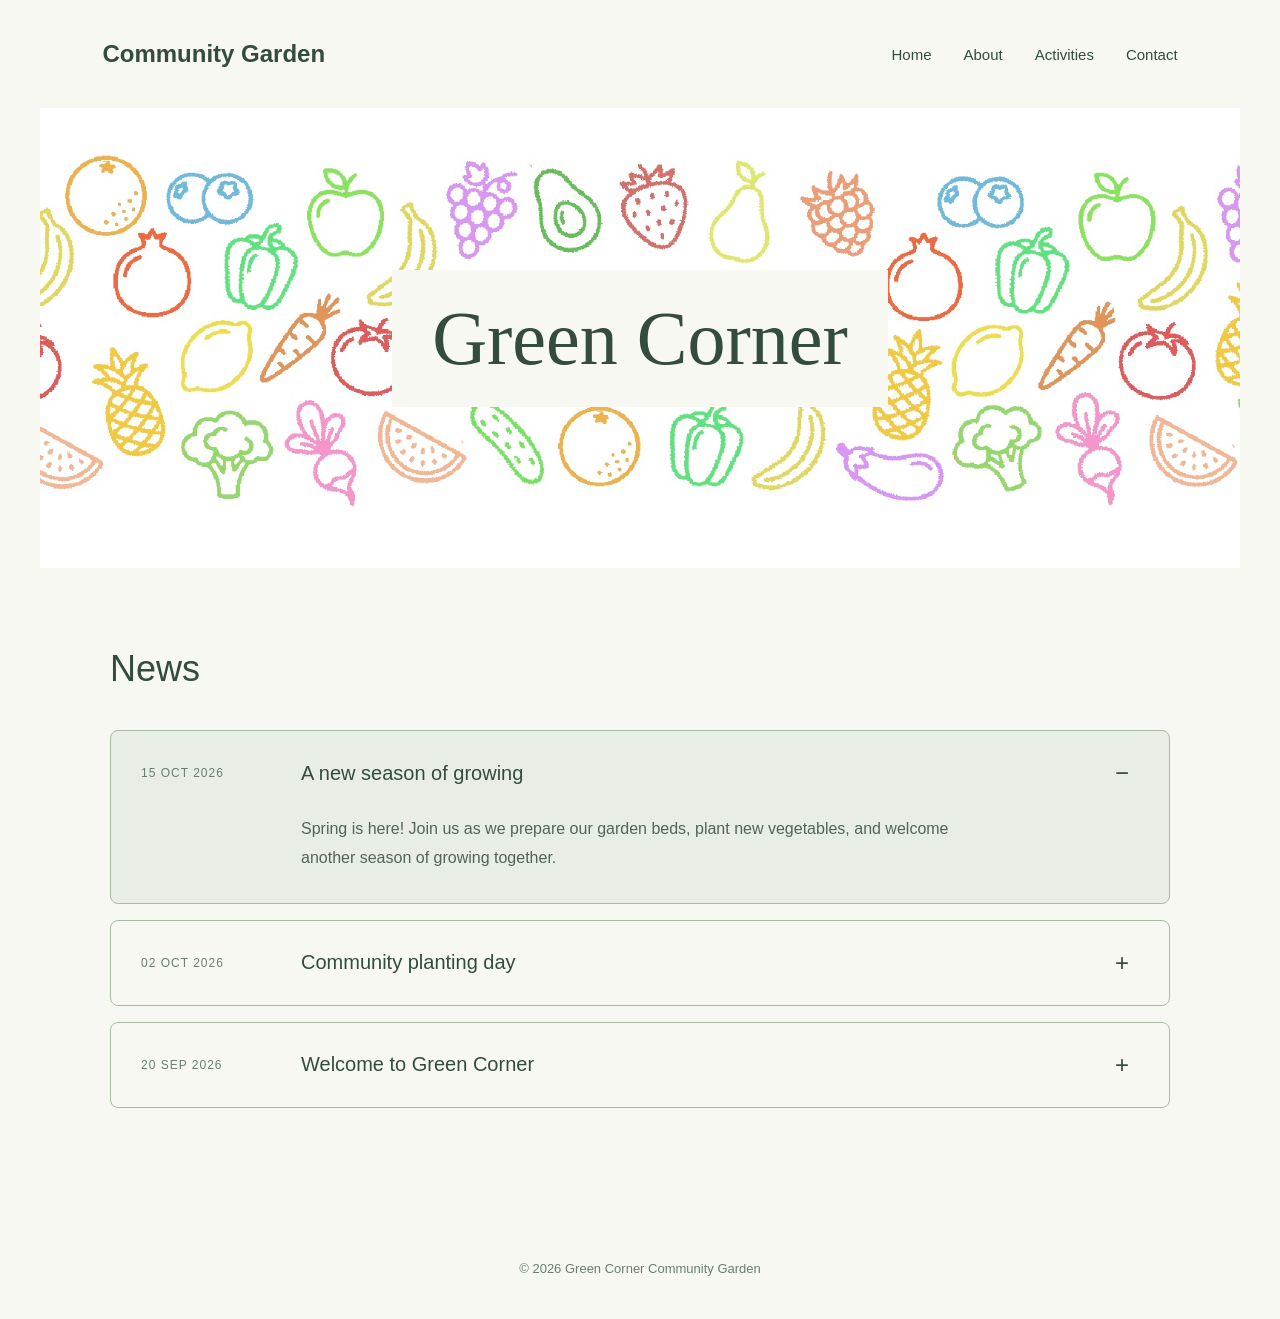
==== index.html @ 52ee20c0 "Update index.html" ====
<!DOCTYPE html>
<html lang="en">

<head>
  <meta charset="UTF-8">
  <meta name="viewport" content="width=device-width, initial-scale=1.0">
  <title>Green Corner | Community Garden</title>
  <link rel="stylesheet" href="css/style.css">
</head>

<body>

  <header>
    <h1>Community Garden</h1>

    <nav aria-label="Main navigation">
      <a href="index.html">Home</a>
      <a href="about.html">About</a>
      <a href="activities.html">Activities</a>
      <a href="contact.html">Contact</a>
    </nav>
  </header>


  <main>

    <section class="home-hero">
       <h2 class="home-hero-title">
         <span>Green</span>
         <span>Corner</span>
      </h2>
    </section>



<section class="news-section">

  <h2>News</h2>

  <div class="news-list">

    <details class="news-card" open>
      <summary>
        <span class="news-date">15 OCT 2026</span>
        <span class="news-title">A new season of growing</span>
        <span class="news-icon" aria-hidden="true"></span>
      </summary>

      <div class="news-content">
        <p>
          Spring is here! Join us as we prepare our garden
          beds, plant new vegetables, and welcome another
          season of growing together.
        </p>
      </div>
    </details>

    <details class="news-card">
      <summary>
        <span class="news-date">02 OCT 2026</span>
        <span class="news-title">Community planting day</span>
        <span class="news-icon" aria-hidden="true"></span>
      </summary>

      <div class="news-content">
        <p>
          Come along to our community planting day.
          Everyone is welcome, whether you are an
          experienced gardener or just getting started.
        </p>
      </div>
    </details>

    <details class="news-card">
      <summary>
        <span class="news-date">20 SEP 2026</span>
        <span class="news-title">Welcome to Green Corner</span>
        <span class="news-icon" aria-hidden="true"></span>
      </summary>

      <div class="news-content">
        <p>
          Green Corner is a place to grow, learn,
          and connect with our local community.
          We look forward to seeing you in the garden.
        </p>
      </div>
    </details>

  </div>

</section>
    
  </main>

  <footer>
    <p>&copy; 2026 Green Corner Community Garden</p>
  </footer>

  <script src="js/script.js"></script>

</body>
</html>
---- css/style.css ----
/* General styles */

* {
  box-sizing: border-box;
}

body {
  margin: 0;
  font-family: Arial, sans-serif;
  background-color: #F7F8F2;
  color: #344B3F;
}

/* Header */

header {
  display: flex;
  justify-content: space-between;
  align-items: center;
  padding: 24px 8%;
}

header h1 {
  font-size: 24px;
  font-weight: 600;
}

/* Navigation */

nav {
  display: flex;
  gap: 32px;
}

nav a {
  text-decoration: none;
  color: #344B3F;
  font-size: 15px;
}

nav a:hover {
  color: #7A9B76;
}

/* Hero section */

.hero {
  min-height: 65vh;
  display: flex;
  flex-direction: column;
  justify-content: center;
  align-items: center;
  text-align: center;
  padding: 60px 20px;
}

.hero h2 {
  font-size: 48px;
  font-weight: 400;
  max-width: 650px;
  margin-bottom: 20px;
}

.hero p {
  font-size: 18px;
  line-height: 1.7;
  max-width: 500px;
}


/* Footer */

footer {
  text-align: center;
  padding: 30px;
  font-size: 13px;
  color: #6B7D70;
}

/* Mobile layout */

@media (max-width: 600px) {

  header {
    flex-direction: column;
    gap: 20px;
  }

  nav {
    flex-wrap: wrap;
    justify-content: center;
    gap: 16px;
  }

  .hero h2 {
    font-size: 34px;
  }

  .hero p {
    font-size: 16px;
  }

}


/* About page */

.about-content {
  max-width: 700px;
  margin: 0 auto;
  padding: 40px 20px 100px;
  line-height: 1.8;
}

.about-content h2 {
  font-size: 28px;
  font-weight: 500;
  margin-top: 40px;
  margin-bottom: 16px;
}

.about-content p {
  font-size: 16px;
  color: #526459;
}


/* Inner page hero */

.hero.page-hero {
  min-height: 0;
  height: 300px;
  padding: 40px 20px 20px;
}


/* Activities page */

.activities-content {
  max-width: 1100px;
  margin: 0 auto;
  padding: 40px 20px 100px;

  display: grid;
  grid-template-columns: repeat(3, 1fr);
  gap: 30px;
}

.activity-card {
  background-color: #E8EEE5;
  padding: 30px;
  border-radius: 6px;
}

.activity-card h3 {
  font-size: 22px;
  font-weight: 500;
  margin-top: 0;
}

.activity-card p {
  font-size: 16px;
  line-height: 1.7;
  color: #526459;
}

/* Activities mobile layout */

@media (max-width: 600px) {
  .activities-content {
    grid-template-columns: 1fr;
  }
}


/* Contact page */

.contact-content {
  max-width: 900px;
  margin: 0 auto;
  padding: 40px 20px 100px;

  display: grid;
  grid-template-columns: repeat(2, 1fr);
  gap: 30px;
}

.contact-card {
  background-color: #E8EEE5;
  padding: 35px;
  border-radius: 6px;
}

.contact-card h3 {
  font-size: 24px;
  font-weight: 500;
  margin-top: 0;
  margin-bottom: 30px;
}

.contact-card h4 {
  font-size: 16px;
  margin-bottom: 10px;
}

.contact-card p {
  font-size: 16px;
  line-height: 1.7;
  color: #526459;
  margin-top: 0;
  margin-bottom: 25px;
}

.contact-card a {
  color: #527A58;
}

/* Contact mobile layout */

@media (max-width: 600px) {
  .contact-content {
    grid-template-columns: 1fr;
  }
}


/* Homepage Hero */

.home-hero {
  height: 460px;
  overflow: hidden;

  display: flex;
  justify-content: center;
  align-items: center;

  background-image: url("../photos/vegetables.jpeg");
  background-position: center;
  background-repeat: no-repeat;
  background-size: 1200px auto;
}

.home-hero-title {
  margin: 0;
  padding: 25px 40px;

  background-color: #F7F8F2;
  color: #344B3F;

  font-family: cursive;
  font-size: 76px;
  font-weight: 400;
  text-align: center;
}

.home-hero-title span {
  display: inline;
}

/* Mobile */

@media (max-width: 600px) {

  .home-hero {
    height: 460px;
    background-size: 1200px auto;
    background-position: center;
  }

  .home-hero-title {
    font-size: 54px;
    padding: 20px;
  }

  .home-hero-title span {
    display: block;
  }

}



/* News section */

.news-section {
  max-width: 1100px;
  margin: 0 auto;
  padding: 80px 20px 110px;
}

.news-section h2 {
  font-size: 36px;
  font-weight: 400;
  margin: 0 0 40px;
}

.news-list {
  display: flex;
  flex-direction: column;
  gap: 16px;
}

/* News cards */

.news-card {
  border: 1px solid #A9BBA5;
  border-radius: 8px;
  background-color: transparent;
  overflow: hidden;
  transition: background-color 0.3s ease;
}

.news-card[open] {
  background-color: #E8EEE5;
}

.news-card summary {
  display: grid;
  grid-template-columns: 140px 1fr 24px;
  align-items: center;
  gap: 20px;

  padding: 28px 30px;
  cursor: pointer;
  list-style: none;
}

.news-card summary::-webkit-details-marker {
  display: none;
}

.news-card:not([open]):hover {
  background-color: #F0F3EB;
}

/* Date and title */

.news-date {
  font-size: 12px;
  letter-spacing: 1px;
  color: #6B7D70;
}

.news-title {
  font-size: 20px;
  color: #344B3F;
}

/* Plus / minus icon */

.news-icon::before {
  content: "+";
  font-size: 24px;
  font-weight: 300;
}

.news-card[open] .news-icon::before {
  content: "−";
}

/* Expanded content */

.news-content {
  padding: 0 30px 30px 190px;
}

.news-content p {
  max-width: 650px;
  margin: 0;
  font-size: 16px;
  line-height: 1.8;
  color: #526459;
}

/* Mobile */

@media (max-width: 600px) {

  .news-section {
    padding: 60px 20px 80px;
  }

  .news-section h2 {
    font-size: 30px;
  }

  .news-card summary {
    grid-template-columns: 1fr 24px;
    gap: 10px;
    padding: 22px;
  }

  .news-date {
    grid-column: 1;
  }

  .news-title {
    grid-column: 1;
    font-size: 18px;
  }

  .news-icon {
    grid-column: 2;
    grid-row: 1 / 3;
  }

  .news-content {
    padding: 0 22px 24px;
  }
}
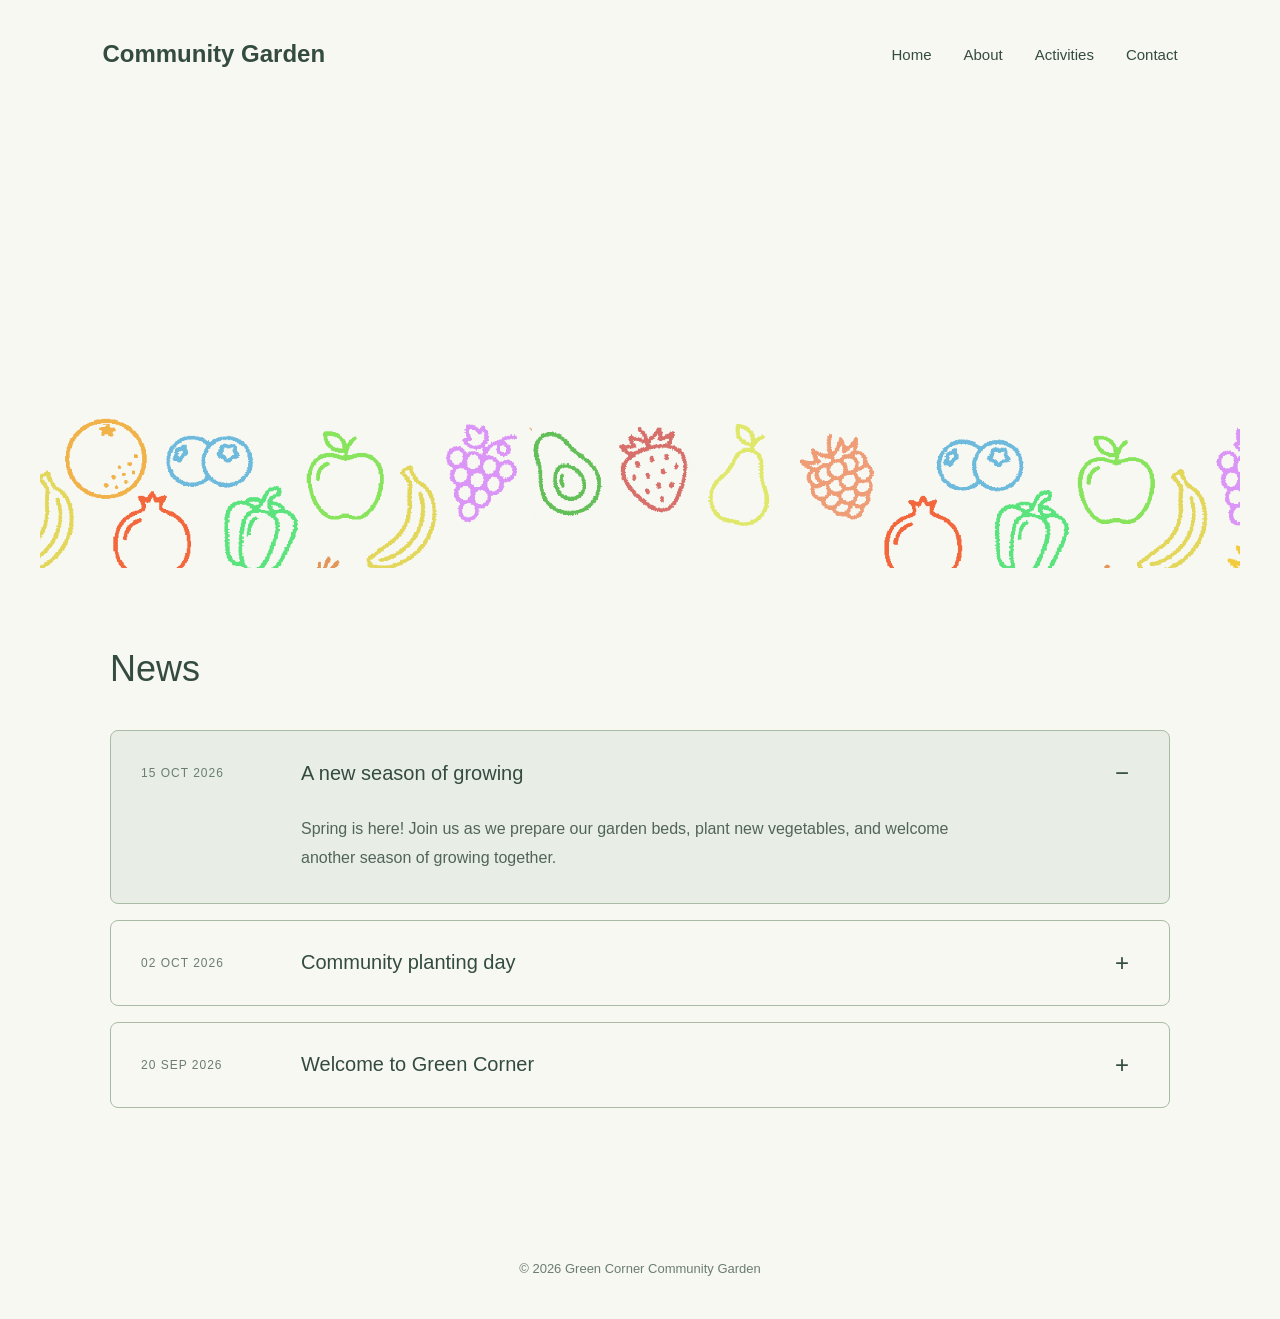
==== commit f5ee36b5: "Update index.html" ====
--- a/index.html
+++ b/index.html
@@ -24,12 +24,20 @@
 
   <main>
 
-    <section class="home-hero">
-       <h2 class="home-hero-title">
-         <span>Green</span>
-         <span>Corner</span>
-      </h2>
-    </section>
+<section class="home-hero">
+
+  <img
+    src="photos/vegetables.png"
+    alt=""
+    class="home-hero-vegetables"
+  >
+
+  <h2 class="home-hero-title">
+    <span>Green</span>
+    <span>Corner</span>
+  </h2>
+
+</section>
 
 
 
--- a/css/style.css
+++ b/css/style.css
@@ -234,8 +234,8 @@
   justify-content: center;
   align-items: center;
 
-  background-image: url("../photos/vegetables.jpeg");
-  background-position: center;
+  background-image: url("../photos/vegetables.png");
+  background-position: center 50px;
   background-repeat: no-repeat;
   background-size: 1200px auto;
 }
@@ -264,7 +264,7 @@
   .home-hero {
     height: 460px;
     background-size: 1200px auto;
-    background-position: center;
+    background-position: center 100px;
   }
 
   .home-hero-title {
@@ -362,6 +362,7 @@
 
 .news-content {
   padding: 0 30px 30px 190px;
+  overflow: hidden;
 }
 
 .news-content p {
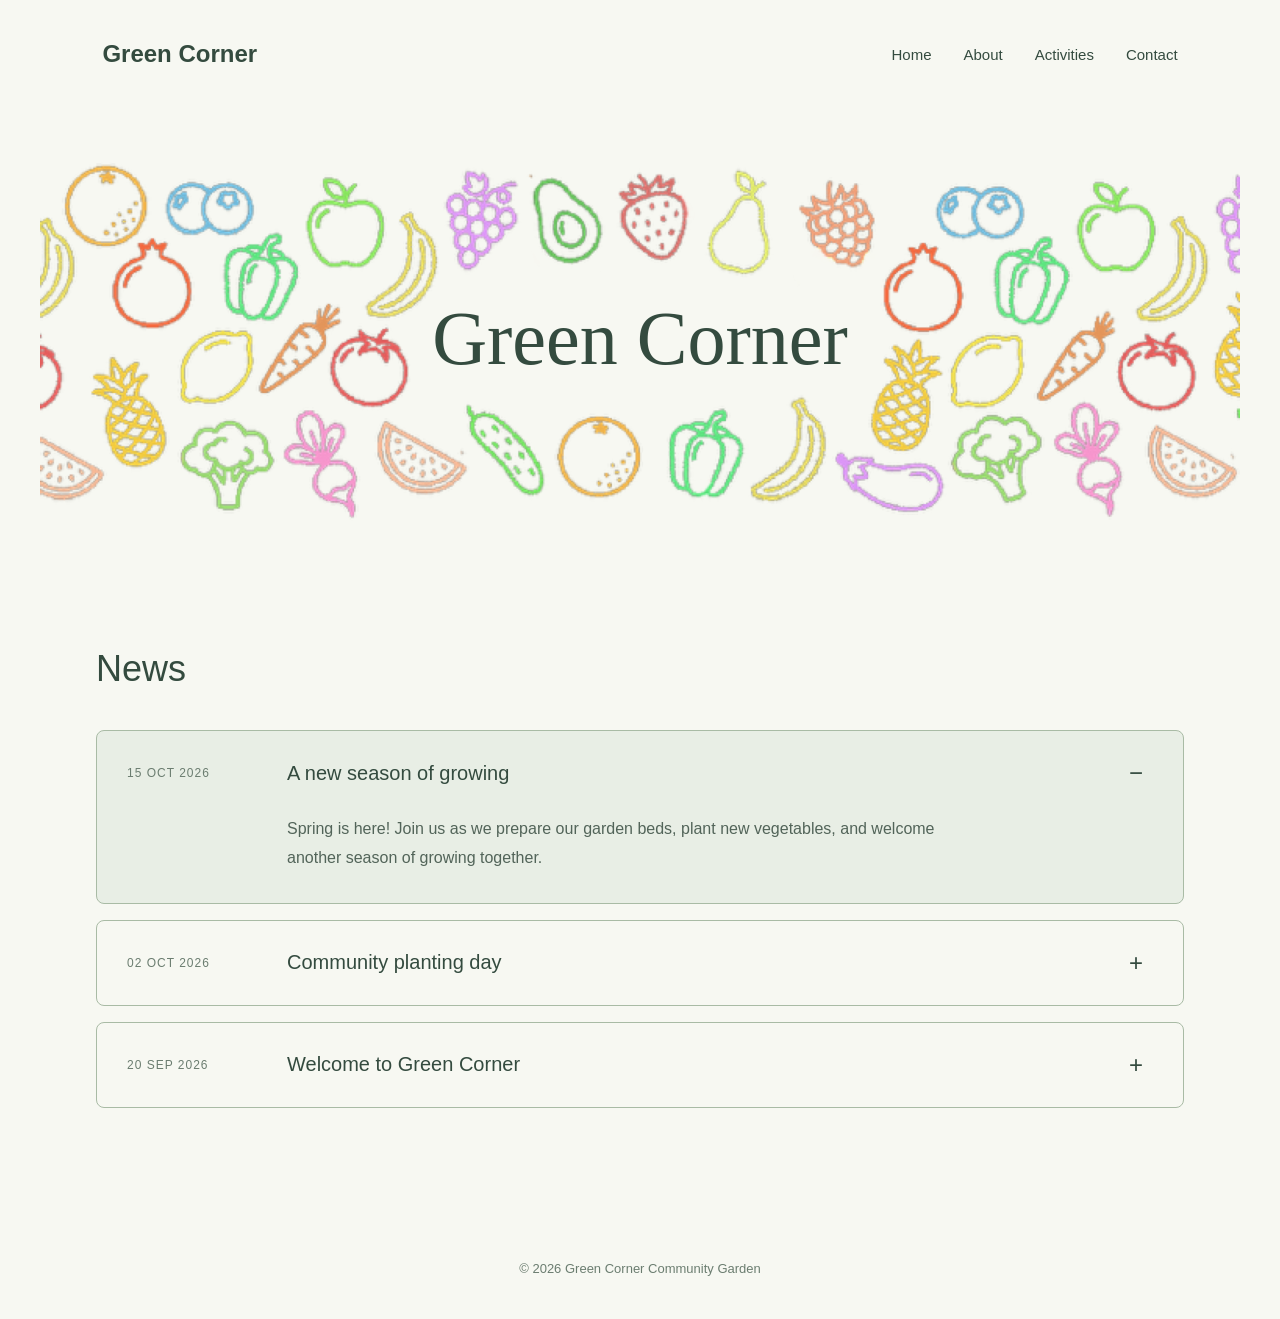
==== commit 83c98900: "Update index.html" ====
--- a/index.html
+++ b/index.html
@@ -11,7 +11,7 @@
 <body>
 
   <header>
-    <h1>Community Garden</h1>
+    <h1>Green Corner</h1>
 
     <nav aria-label="Main navigation">
       <a href="index.html">Home</a>
--- a/css/style.css
+++ b/css/style.css
@@ -80,6 +80,7 @@
 /* Mobile layout */
 
 @media (max-width: 600px) {
+  
 
   header {
     flex-direction: column;
@@ -228,23 +229,36 @@
 
 .home-hero {
   height: 460px;
+  position: relative;
   overflow: hidden;
 
   display: flex;
   justify-content: center;
   align-items: center;
-
-  background-image: url("../photos/vegetables.png");
-  background-position: center 50px;
-  background-repeat: no-repeat;
-  background-size: 1200px auto;
+}
+
+.home-hero-vegetables {
+  position: absolute;
+
+  width: 1200px;
+  max-width: none;
+  height: auto;
+
+  left: 50%;
+  top: 50%;
+
+  transform: translate(-50%, -50%);
+  pointer-events: none;
 }
 
 .home-hero-title {
+  position: relative;
+  z-index: 1;
+
   margin: 0;
   padding: 25px 40px;
 
-  background-color: #F7F8F2;
+  background-color: transparent;
   color: #344B3F;
 
   font-family: cursive;
@@ -257,14 +271,11 @@
   display: inline;
 }
 
-/* Mobile */
 
 @media (max-width: 600px) {
 
   .home-hero {
     height: 460px;
-    background-size: 1200px auto;
-    background-position: center 100px;
   }
 
   .home-hero-title {
@@ -279,13 +290,14 @@
 }
 
 
-
 /* News section */
 
+
 .news-section {
+  width: 85%;
   max-width: 1100px;
   margin: 0 auto;
-  padding: 80px 20px 110px;
+  padding: 80px 0 110px;
 }
 
 .news-section h2 {
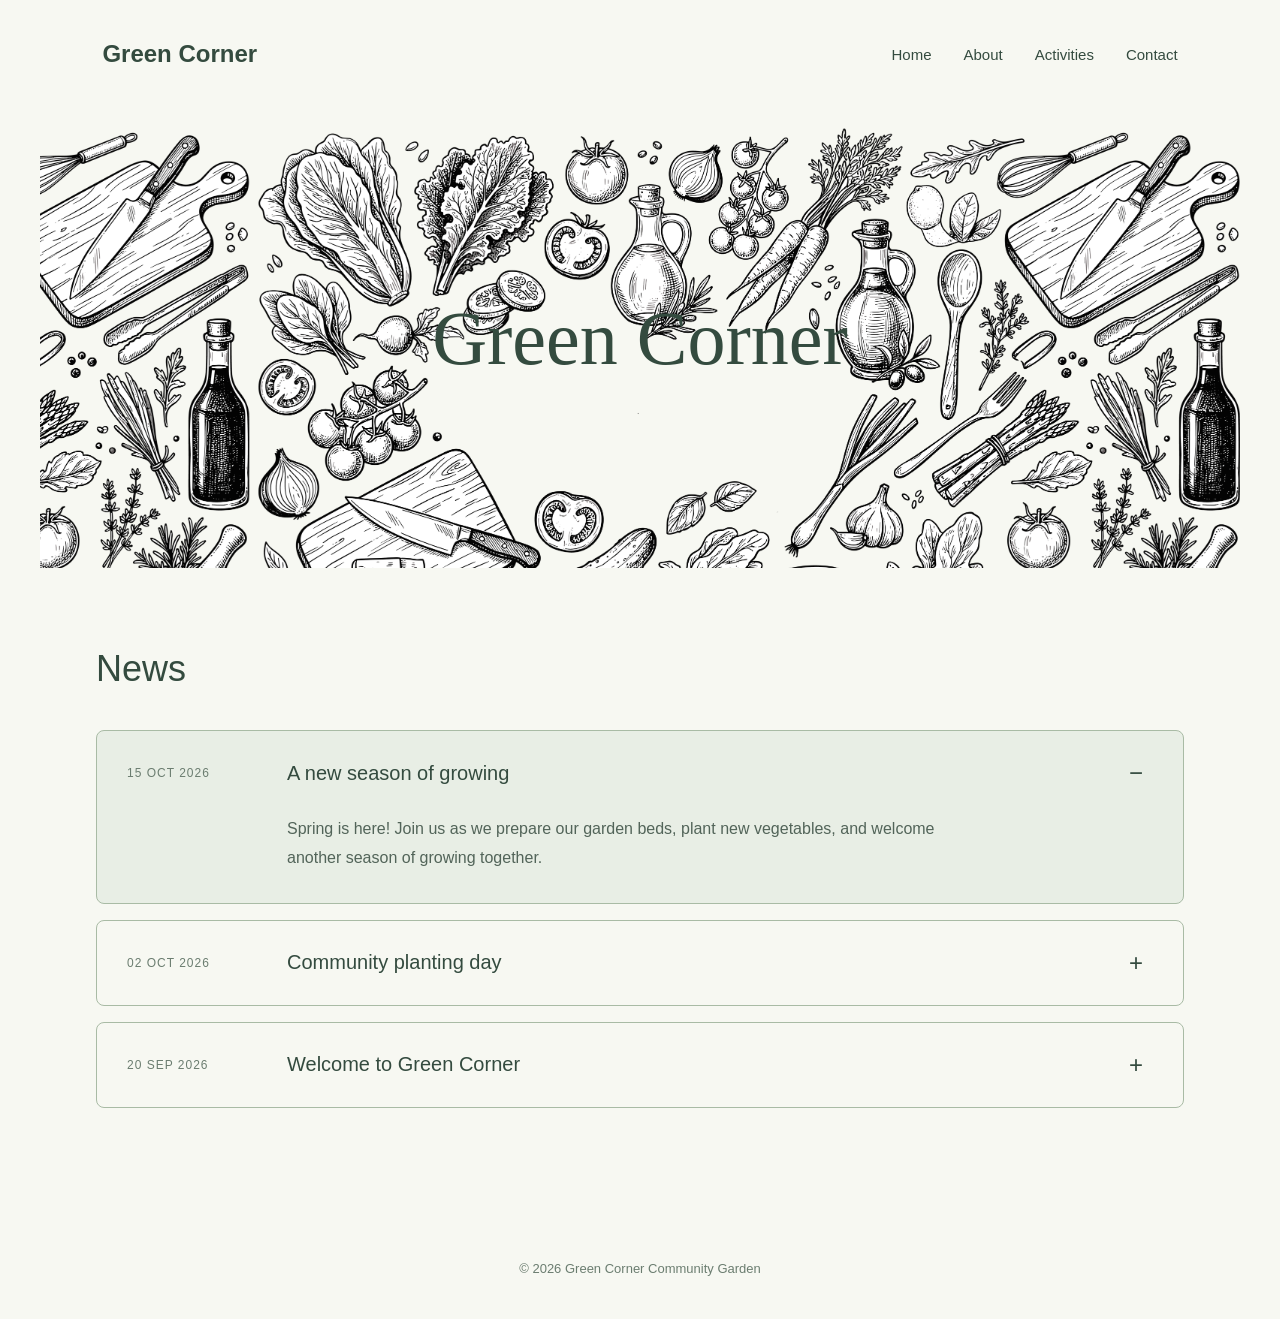
==== commit ef3fb623: "Change vegetable image format from PNG to SVG" ====
--- a/index.html
+++ b/index.html
@@ -27,7 +27,7 @@
 <section class="home-hero">
 
   <img
-    src="photos/vegetables.png"
+    src="photos/vegetables.svg"
     alt=""
     class="home-hero-vegetables"
   >
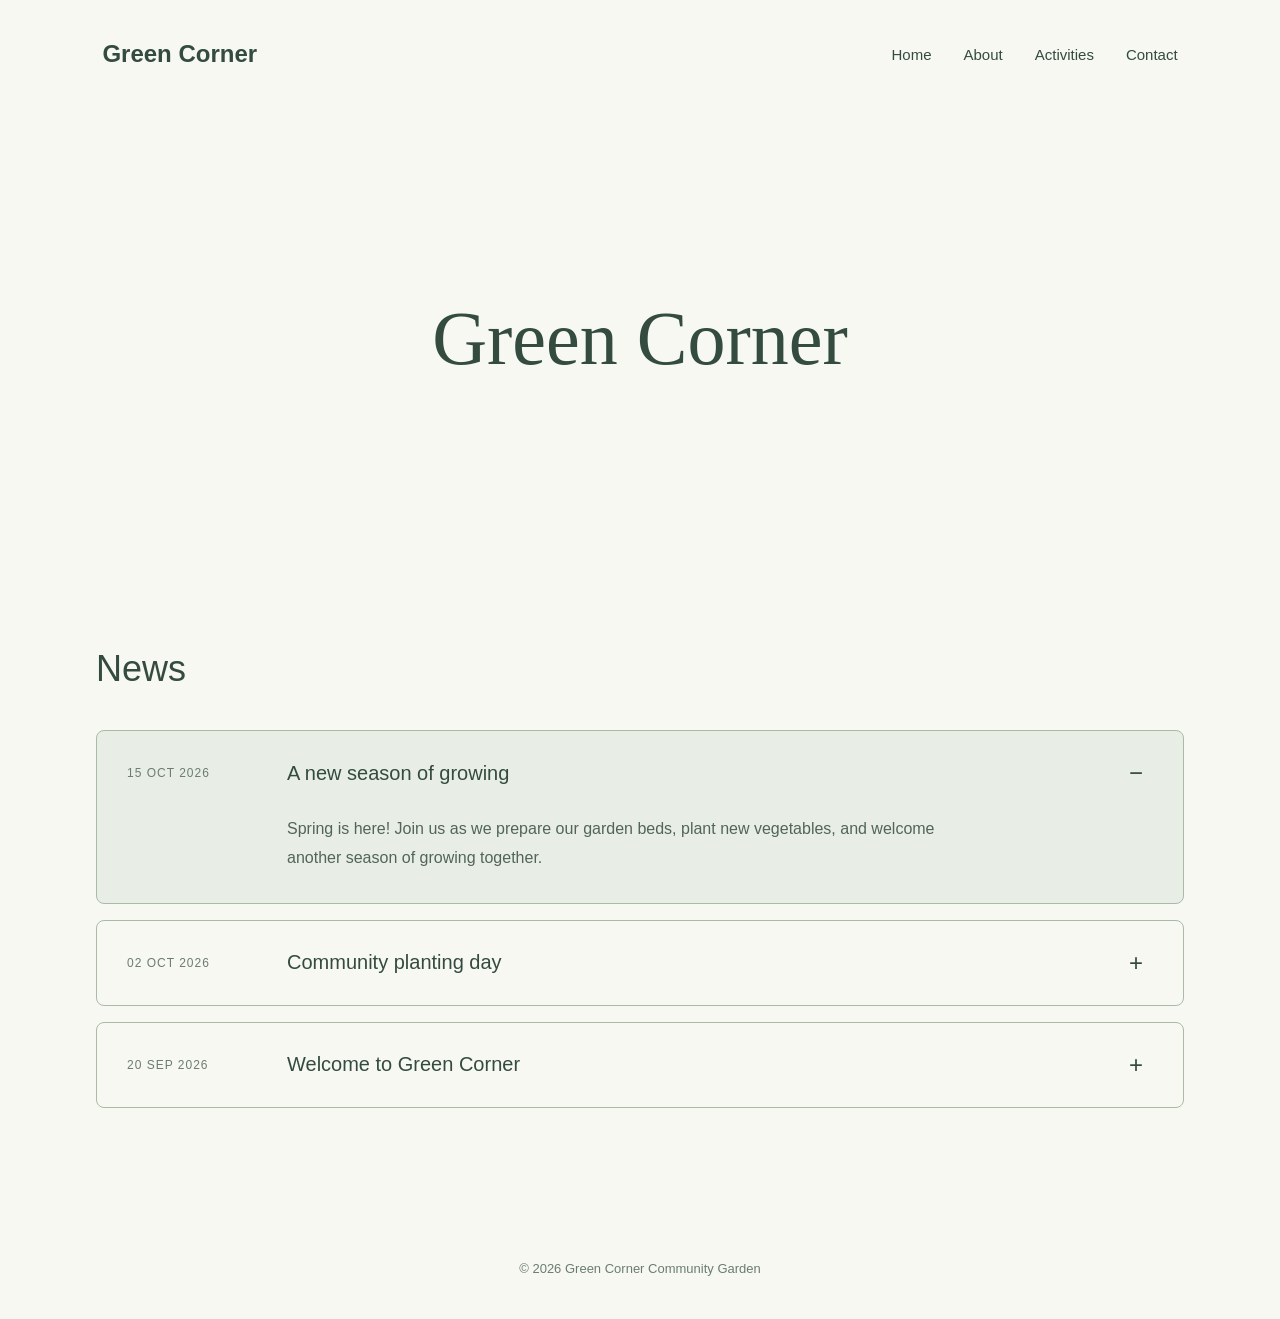
==== commit ba64260c: "Update index.html" ====
--- a/index.html
+++ b/index.html
@@ -24,13 +24,10 @@
 
   <main>
 
+
 <section class="home-hero">
 
-  <img
-    src="photos/vegetables.svg"
-    alt=""
-    class="home-hero-vegetables"
-  >
+  <div class="home-hero-illustration" aria-hidden="true"></div>
 
   <h2 class="home-hero-title">
     <span>Green</span>
@@ -38,6 +35,7 @@
   </h2>
 
 </section>
+
 
 
 
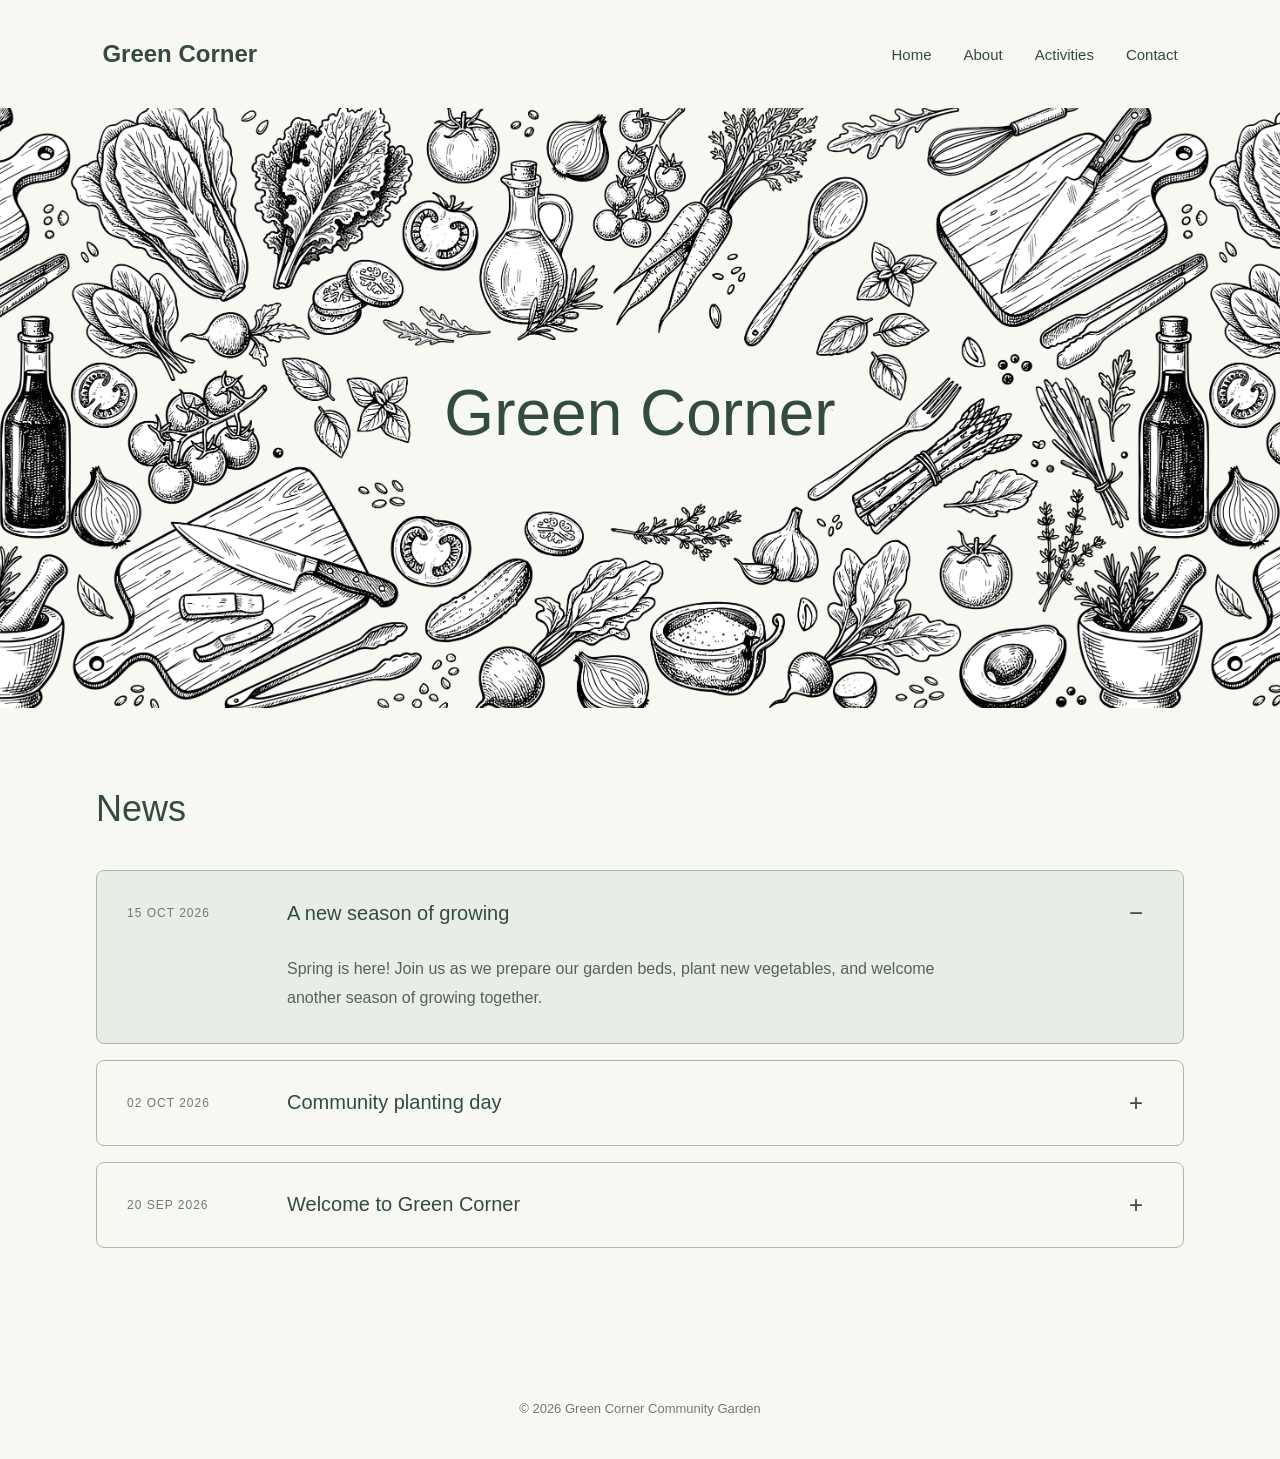
==== commit 8987b264: "Update index.html" ====
--- a/index.html
+++ b/index.html
@@ -5,6 +5,11 @@
   <meta charset="UTF-8">
   <meta name="viewport" content="width=device-width, initial-scale=1.0">
   <title>Green Corner | Community Garden</title>
+  
+<link rel="preconnect" href="https://fonts.googleapis.com">
+<link rel="preconnect" href="https://fonts.gstatic.com" crossorigin>
+<link href="https://fonts.googleapis.com/css2?family=Shadows+Into+Light&display=swap" rel="stylesheet">
+
   <link rel="stylesheet" href="css/style.css">
 </head>
 
--- a/css/style.css
+++ b/css/style.css
@@ -225,11 +225,12 @@
 }
 
 
+
 /* Homepage Hero */
 
 .home-hero {
-  height: 460px;
   position: relative;
+  height: 600px;
   overflow: hidden;
 
   display: flex;
@@ -237,50 +238,67 @@
   align-items: center;
 }
 
-.home-hero-vegetables {
+/* Repeating vegetable illustration */
+
+.home-hero-illustration {
   position: absolute;
-
-  width: 1200px;
-  max-width: none;
-  height: auto;
-
-  left: 50%;
-  top: 50%;
-
-  transform: translate(-50%, -50%);
+  inset: 0;
+
+  background-image: url("../photos/vegetables.png");
+  background-repeat: repeat-x;
+  background-size: auto 625px;
+  background-position: center center;
+
+  
   pointer-events: none;
 }
+
+/* Hero title */
 
 .home-hero-title {
   position: relative;
   z-index: 1;
 
   margin: 0;
-  padding: 25px 40px;
-
+  padding: 0 20px;
+
+  transform: translateY(5px);
+
+  color: #344B3F;
   background-color: transparent;
-  color: #344B3F;
-
-  font-family: cursive;
-  font-size: 76px;
+
+  font-family: Arial, sans-serif;
+  font-size: clamp(42px, 5vw, 76px);
   font-weight: 400;
+  line-height: 1.1;
   text-align: center;
+  white-space: nowrap;
 }
 
 .home-hero-title span {
   display: inline;
 }
 
+/* Mobile */
+
+/* Mobile Hero */
 
 @media (max-width: 600px) {
 
   .home-hero {
-    height: 460px;
+    height: 420px;
+  }
+
+  .home-hero-illustration {
+    background-size: auto 420px;
+    background-position: center center;
   }
 
   .home-hero-title {
-    font-size: 54px;
-    padding: 20px;
+    font-size: clamp(36px, 10vw, 44px);
+    line-height: 1.05;
+    transform: none;
+    white-space: normal;
   }
 
   .home-hero-title span {
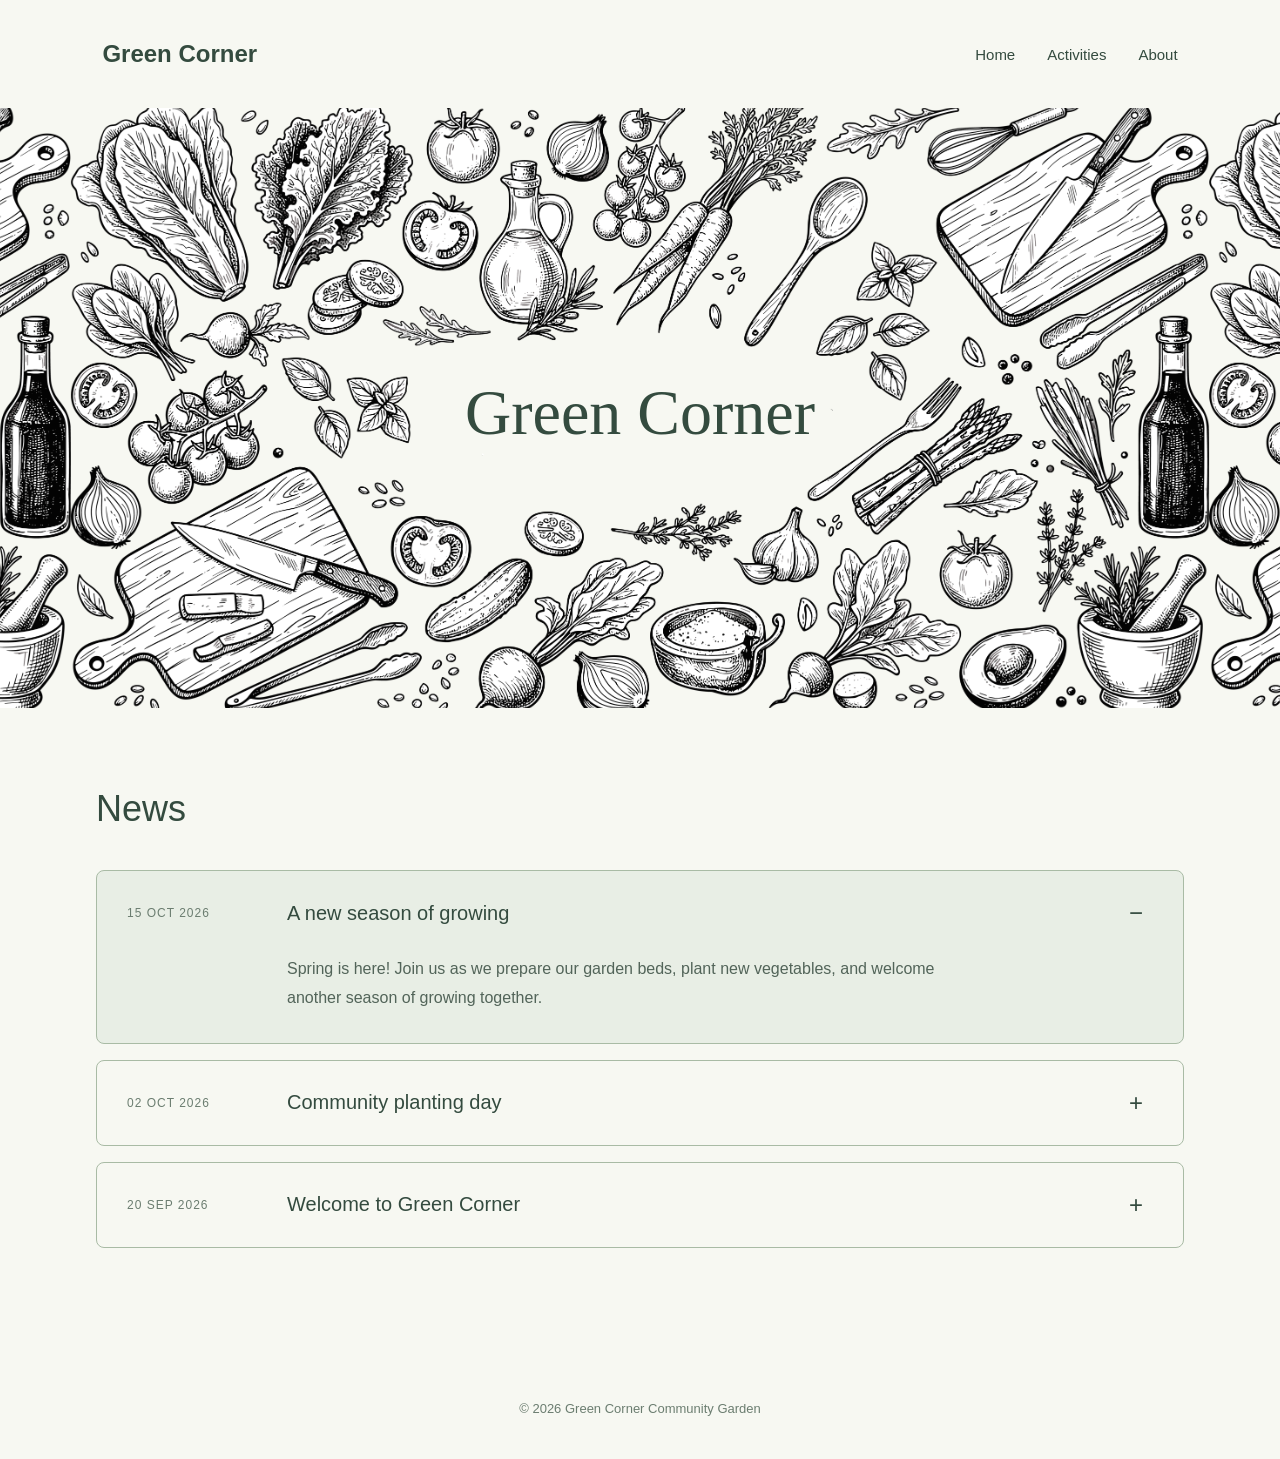
==== commit df1bc059: "Update index.html" ====
--- a/index.html
+++ b/index.html
@@ -18,12 +18,13 @@
   <header>
     <h1>Green Corner</h1>
 
-    <nav aria-label="Main navigation">
-      <a href="index.html">Home</a>
-      <a href="about.html">About</a>
-      <a href="activities.html">Activities</a>
-      <a href="contact.html">Contact</a>
-    </nav>
+    
+<nav aria-label="Main navigation">
+  <a href="index.html" aria-current="page">Home</a>
+  <a href="activities.html">Activities</a>
+  <a href="about.html">About</a>
+</nav>
+
   </header>
 
 
--- a/css/style.css
+++ b/css/style.css
@@ -137,39 +137,104 @@
 
 /* Activities page */
 
+
+/* Activities page */
+
 .activities-content {
+  width: 85%;
   max-width: 1100px;
   margin: 0 auto;
-  padding: 40px 20px 100px;
-
-  display: grid;
-  grid-template-columns: repeat(3, 1fr);
-  gap: 30px;
-}
-
-.activity-card {
+  padding: 60px 0 110px;
+}
+
+.activities-content h2 {
+  font-size: 36px;
+  font-weight: 400;
+  margin: 0 0 40px;
+}
+
+.activities-list {
+  display: flex;
+  flex-direction: column;
+  gap: 16px;
+}
+
+.activity-item {
+  border: 1px solid #A9BBA5;
+  border-radius: 8px;
+  overflow: hidden;
+  background-color: transparent;
+}
+
+.activity-item[open] {
   background-color: #E8EEE5;
-  padding: 30px;
-  border-radius: 6px;
-}
-
-.activity-card h3 {
-  font-size: 22px;
-  font-weight: 500;
-  margin-top: 0;
-}
-
-.activity-card p {
+}
+
+.activity-item summary {
+  display: flex;
+  justify-content: space-between;
+  align-items: center;
+  gap: 20px;
+  padding: 28px 30px;
+  cursor: pointer;
+  list-style: none;
+}
+
+.activity-item summary::-webkit-details-marker {
+  display: none;
+}
+
+.activity-item:not([open]):hover {
+  background-color: #F0F3EB;
+}
+
+.activity-title {
+  font-size: 20px;
+}
+
+.activity-icon::before {
+  content: "+";
+  font-size: 24px;
+  font-weight: 300;
+}
+
+.activity-item[open] .activity-icon::before {
+  content: "−";
+}
+
+.activity-description {
+  padding: 0 30px 30px;
+}
+
+.activity-description p {
+  max-width: 650px;
+  margin: 0;
   font-size: 16px;
-  line-height: 1.7;
+  line-height: 1.8;
   color: #526459;
 }
 
-/* Activities mobile layout */
+/* Activities mobile */
 
 @media (max-width: 600px) {
   .activities-content {
-    grid-template-columns: 1fr;
+    padding: 40px 0 80px;
+  }
+
+  .activities-content h2 {
+    font-size: 30px;
+  }
+
+  .activity-item summary {
+    padding: 22px;
+  }
+
+  .activity-title {
+    font-size: 18px;
+  }
+
+  .activity-description {
+    padding: 0 22px 24px;
   }
 }
 
@@ -267,7 +332,7 @@
   color: #344B3F;
   background-color: transparent;
 
-  font-family: Arial, sans-serif;
+  font-family: "Shadows Into Light", cursive;
   font-size: clamp(42px, 5vw, 76px);
   font-weight: 400;
   line-height: 1.1;
@@ -298,11 +363,11 @@
     font-size: clamp(36px, 10vw, 44px);
     line-height: 1.05;
     transform: none;
-    white-space: normal;
+    white-space: nowrap;
   }
 
   .home-hero-title span {
-    display: block;
+    display: inline;
   }
 
 }
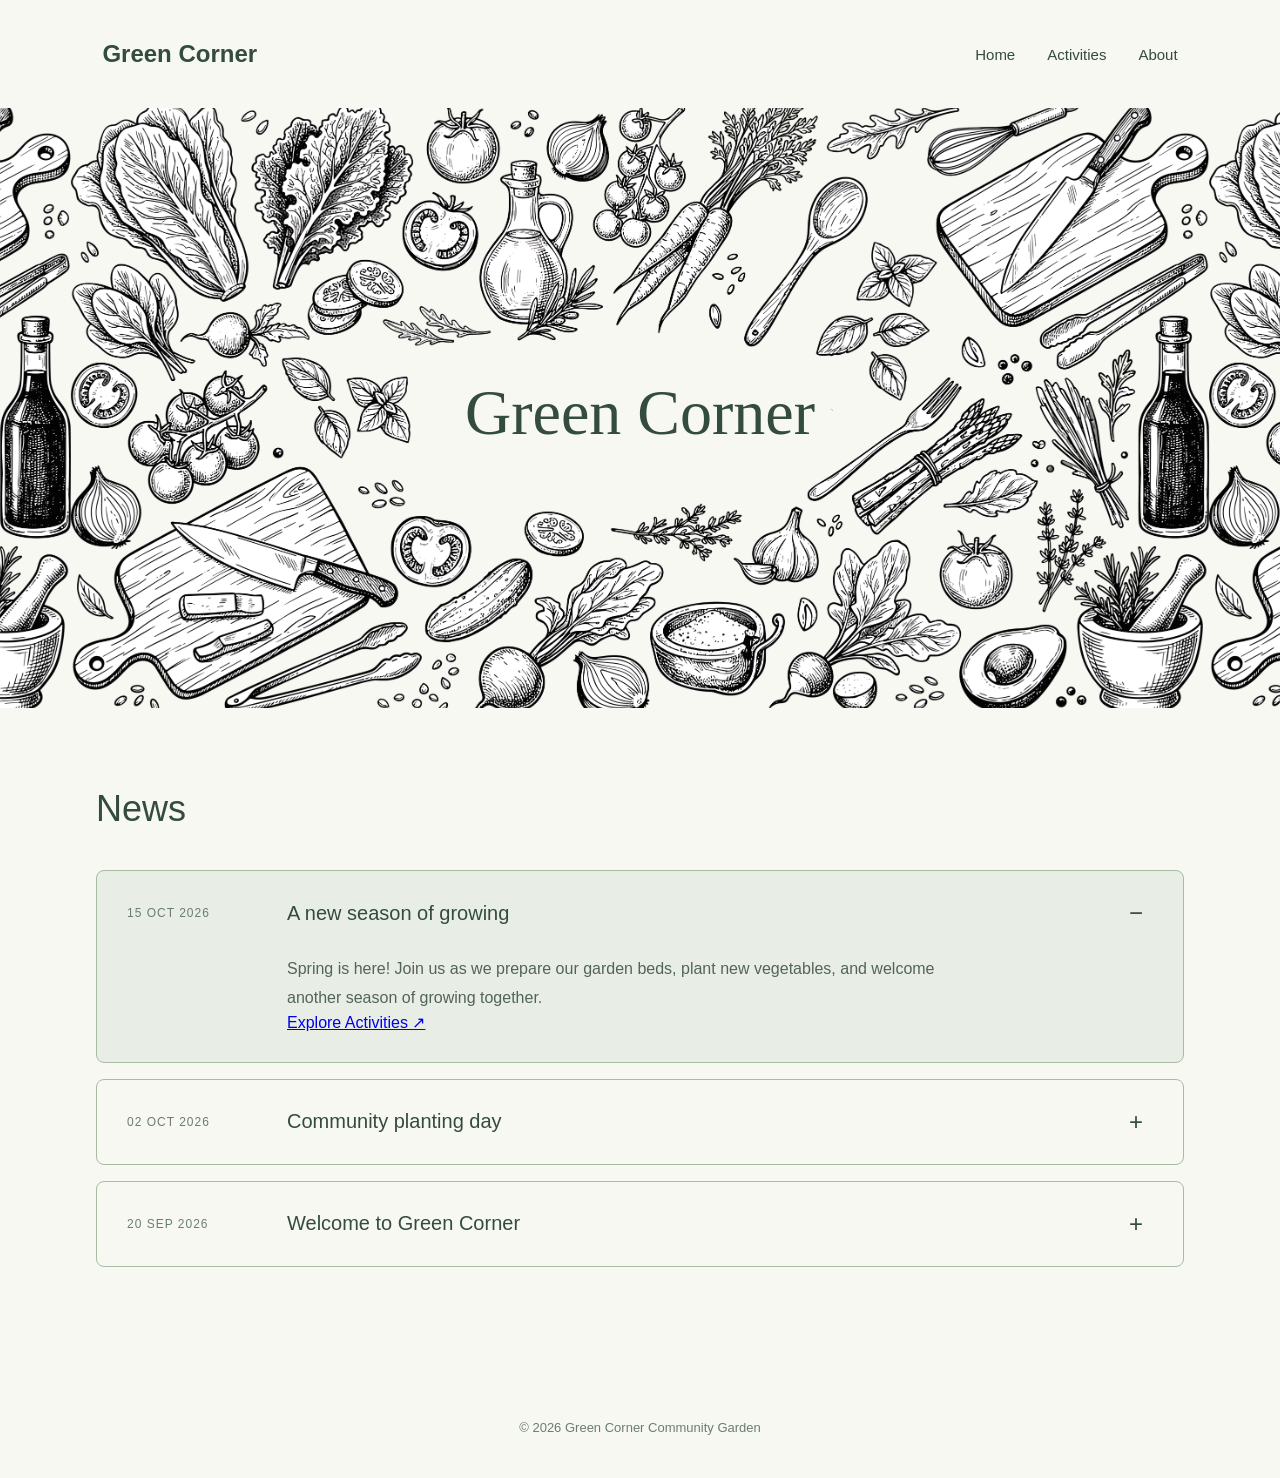
==== commit 51752aff: "Update index.html" ====
--- a/index.html
+++ b/index.html
@@ -64,6 +64,9 @@
           beds, plant new vegetables, and welcome another
           season of growing together.
         </p>
+        <a href="activities.html" class="news-link">
+          Explore Activities ↗
+        </a>
       </div>
     </details>
 
@@ -79,7 +82,10 @@
           Come along to our community planting day.
           Everyone is welcome, whether you are an
           experienced gardener or just getting started.
-        </p>
+        </p>     
+        <a href="activities.html" class="news-link">
+          Join Our Activities ↗
+        </a>
       </div>
     </details>
 
@@ -96,6 +102,10 @@
           and connect with our local community.
           We look forward to seeing you in the garden.
         </p>
+        <a href="about.html" class="news-link">
+          Learn About Us ↗
+        </a>
+
       </div>
     </details>
 
--- a/css/style.css
+++ b/css/style.css
@@ -126,6 +126,61 @@
 }
 
 
+/* About sections */
+
+.about-section {
+  margin-bottom: 60px;
+}
+
+.about-info {
+  display: grid;
+  grid-template-columns: 1fr 1fr;
+  gap: 50px;
+
+  margin-top: 70px;
+  padding-top: 35px;
+  border-top: 1px solid #A9BBA5;
+}
+
+.about-info-item h2 {
+  margin-top: 0;
+}
+
+.about-info-item h3 {
+  font-size: 16px;
+  font-weight: 600;
+  margin-top: 25px;
+  margin-bottom: 10px;
+}
+
+.contact-link {
+  display: inline-block;
+  margin-top: 20px;
+  padding-bottom: 5px;
+
+  color: #344B3F;
+  text-decoration: none;
+  border-bottom: 1px solid #344B3F;
+}
+
+.contact-link:hover {
+  color: #7A9B76;
+  border-color: #7A9B76;
+}
+
+/* About mobile */
+
+@media (max-width: 600px) {
+
+  .about-info {
+    grid-template-columns: 1fr;
+    gap: 35px;
+    margin-top: 40px;
+  }
+
+}
+
+
 /* Inner page hero */
 
 .hero.page-hero {
@@ -135,16 +190,82 @@
 }
 
 
-/* Activities page */
-
-
-/* Activities page */
-
-.activities-content {
+/* Activities Hero */
+
+.activities-hero {
   width: 85%;
   max-width: 1100px;
   margin: 0 auto;
-  padding: 60px 0 110px;
+  padding: 65px 0 30px;
+
+  display: grid;
+  grid-template-columns: 1fr 1fr;
+  align-items: center;
+  gap: 50px;
+}
+
+.activities-hero-text h2 {
+  font-size: clamp(36px, 4vw, 52px);
+  font-weight: 400;
+  margin: 0 0 24px;
+}
+
+.activities-hero-text p {
+  font-size: 18px;
+  line-height: 1.7;
+  max-width: 380px;
+  margin: 0;
+  color: #526459;
+}
+
+.activities-hero-image {
+  width: 100%;
+  aspect-ratio: 4 / 3;
+  overflow: hidden;
+  border-radius: 8px;
+}
+
+.activities-hero-image img {
+  width: 100%;
+  height: 100%;
+  object-fit: cover;
+  display: block;
+}
+
+/* Activities Hero Mobile */
+
+@media (max-width: 600px) {
+
+  .activities-hero {
+    grid-template-columns: 1fr;
+    gap: 30px;
+    padding: 40px 0 20px;
+  }
+
+  .activities-hero-text h2 {
+    font-size: 36px;
+    margin-bottom: 16px;
+  }
+
+  .activities-hero-text p {
+    font-size: 16px;
+  }
+
+}
+
+
+/* Activities page */
+
+.activities-content,
+.news-section {
+  width: 85%;
+  max-width: 1100px;
+  margin-left: auto;
+  margin-right: auto;
+}
+
+.activities-content {
+  padding: 30px 0 110px;
 }
 
 .activities-content h2 {
